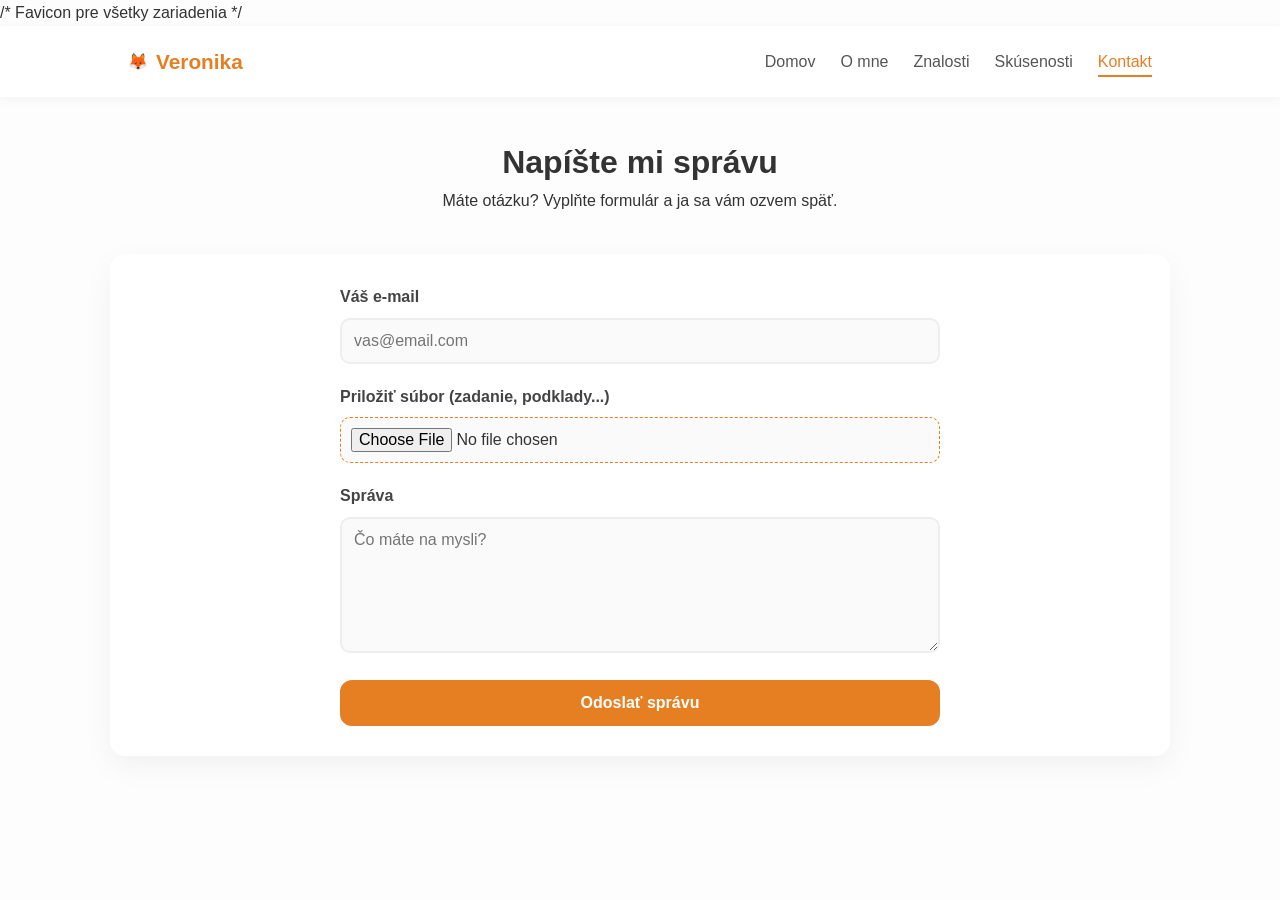
==== kontakt.html @ 053255a6 "implementation of favicon to all tabs" ====
<!DOCTYPE html>
<html lang="sk">
<head>

    <link rel="icon" href="/favicon/favicon.ico"> /* Favicon pre všetky zariadenia */

    <meta charset="UTF-8">
    <meta name="viewport" content="width=device-width, initial-scale=1.0">
    <title>Kontakt | Veronika</title>
    <link rel="stylesheet" href="style.css">
</head>
<body>
    <nav class="navbar">
        <a href="index.html" class="logo-link"><span class="emoji">🦊</span><span class="name">Veronika</span></a>
        <div class="menu-toggle" onclick="toggleMenu()"><span></span><span></span><span></span></div>
        <ul class="nav-links">
            <li><a href="index.html">Domov</a></li>
            <li><a href="omne.html">O mne</a></li>
            <li><a href="znalosti.html">Znalosti</a></li>
            <li><a href="skusenosti.html">Skúsenosti</a></li>
            <li><a href="kontakt.html" class="active">Kontakt</a></li>
        </ul>
    </nav>

    <main class="container">
        <div style="text-align: center; margin-bottom: 40px;">
            <h1>Napíšte mi <span>správu</span></h1>
            <p>Máte otázku? Vyplňte formulár a ja sa vám ozvem späť.</p>
        </div>

        <div class="card">
            <form action="https://formspree.io/f/xeereklv" method="POST" enctype="multipart/form-data" class="modern-form">
                <div class="form-group">
                    <label>Váš e-mail</label>
                    <input type="email" name="email" placeholder="vas@email.com" required>
                </div>
                <div class="form-group">
                    <label>Priložiť súbor (zadanie, podklady...)</label>
                    <input type="file" name="upload" class="file-input">
                </div>
                <div class="form-group">
                    <label>Správa</label>
                    <textarea name="message" rows="6" placeholder="Čo máte na mysli?" required></textarea>
                </div>
                <button type="submit" class="btn primary" style="width: 100%;">Odoslať správu</button>
            </form>
        </div>
    </main>

    <script>
        function toggleMenu() { document.querySelector('.nav-links').classList.toggle('active'); }
    </script>
</body>
</html>
---- style.css ----
* { margin: 0; padding: 0; box-sizing: border-box; font-family: 'Segoe UI', Tahoma, Geneva, Verdana, sans-serif; }
body { background-color: #fdfdfd; color: #333; line-height: 1.6; }
html { overflow-y: scroll; }

.container {
    max-width: 1100px;
    margin: 0 auto;
    padding: 40px 20px;
}

/* Navigácia */
.navbar {
    display: flex; justify-content: space-between; align-items: center;
    padding: 1.2rem 10%; background: white; box-shadow: 0 2px 10px rgba(0,0,0,0.05);
    position: sticky; top: 0; z-index: 1000;
}
.logo-link { text-decoration: none; display: flex; align-items: center; gap: 8px; }
.name { font-size: 1.3rem; font-weight: bold; color: #e67e22; }

.nav-links { display: flex; list-style: none; gap: 25px; }
.nav-links a { text-decoration: none; color: #555; font-weight: 500; transition: 0.3s; padding: 5px 0; }
.nav-links a:hover, .nav-links a.active { color: #e67e22; border-bottom: 2px solid #e67e22; }

/* Hamburger Menu pre mobil */
.menu-toggle { display: none; flex-direction: column; cursor: pointer; gap: 5px; }
.menu-toggle span { width: 25px; height: 3px; background: #e67e22; border-radius: 2px; }

/* Karty */
.card {
    background: white;
    padding: 30px;
    border-radius: 15px;
    box-shadow: 0 10px 30px rgba(0,0,0,0.05);
    margin-bottom: 30px;
}

/* Hero sekcia (Index) */
.hero { display: flex; align-items: center; justify-content: center; padding: 60px 10%; min-height: 85vh; }
.hero-container { display: flex; align-items: center; gap: 60px; max-width: 1100px; }
.profile-circle {
    width: 300px; height: 300px; border-radius: 50%; border: 8px solid #e67e22;
    overflow: hidden; box-shadow: 0 15px 35px rgba(230, 126, 34, 0.2);
}
.profile-circle img { width: 100%; height: 100%; object-fit: cover; }
.hero-content h1 { font-size: 3.5rem; margin-bottom: 20px; }
.hero-content h1 span { color: #e67e22; }
.hero-btns { display: flex; gap: 15px; margin-top: 25px; }

/* Tlačidlá */
.btn { padding: 14px 28px; border-radius: 12px; text-decoration: none; font-weight: bold; transition: 0.3s; display: inline-block; cursor: pointer; border: none; font-size: 1rem; }
.primary { background: #e67e22; color: white; }
.primary:hover { transform: translateY(-3px); box-shadow: 0 5px 15px rgba(230, 126, 34, 0.3); }
.secondary { border: 2px solid #e67e22; color: #e67e22; background: transparent; }
.secondary:hover { transform: translateY(-3px); background: rgba(230, 126, 34, 0.05); }

/* Vylepšený Formulár */
.modern-form { text-align: left; max-width: 600px; margin: 0 auto; }
.form-group { margin-bottom: 20px; }
.form-group label { display: block; margin-bottom: 8px; font-weight: 600; color: #444; }
.form-group input, .form-group textarea {
    width: 100%; padding: 12px; border: 2px solid #eee; border-radius: 10px; font-size: 1rem; transition: 0.3s; background: #fafafa;
}
.form-group input:focus, .form-group textarea:focus { border-color: #e67e22; outline: none; background: #fff; }
.file-input { border: 1px dashed #e67e22 !important; padding: 10px !important; }

/* Responzivita */
@media (max-width: 900px) {
    .navbar { padding: 1rem 5%; }
    .menu-toggle { display: flex; }
    .nav-links {
        display: none; flex-direction: column; position: absolute; top: 100%; left: 0;
        width: 100%; background: white; padding: 20px; box-shadow: 0 5px 10px rgba(0,0,0,0.1);
    }
    .nav-links.active { display: flex; }
    .hero-container { flex-direction: column; text-align: center; gap: 30px; }
    .hero-content h1 { font-size: 2.5rem; }
}
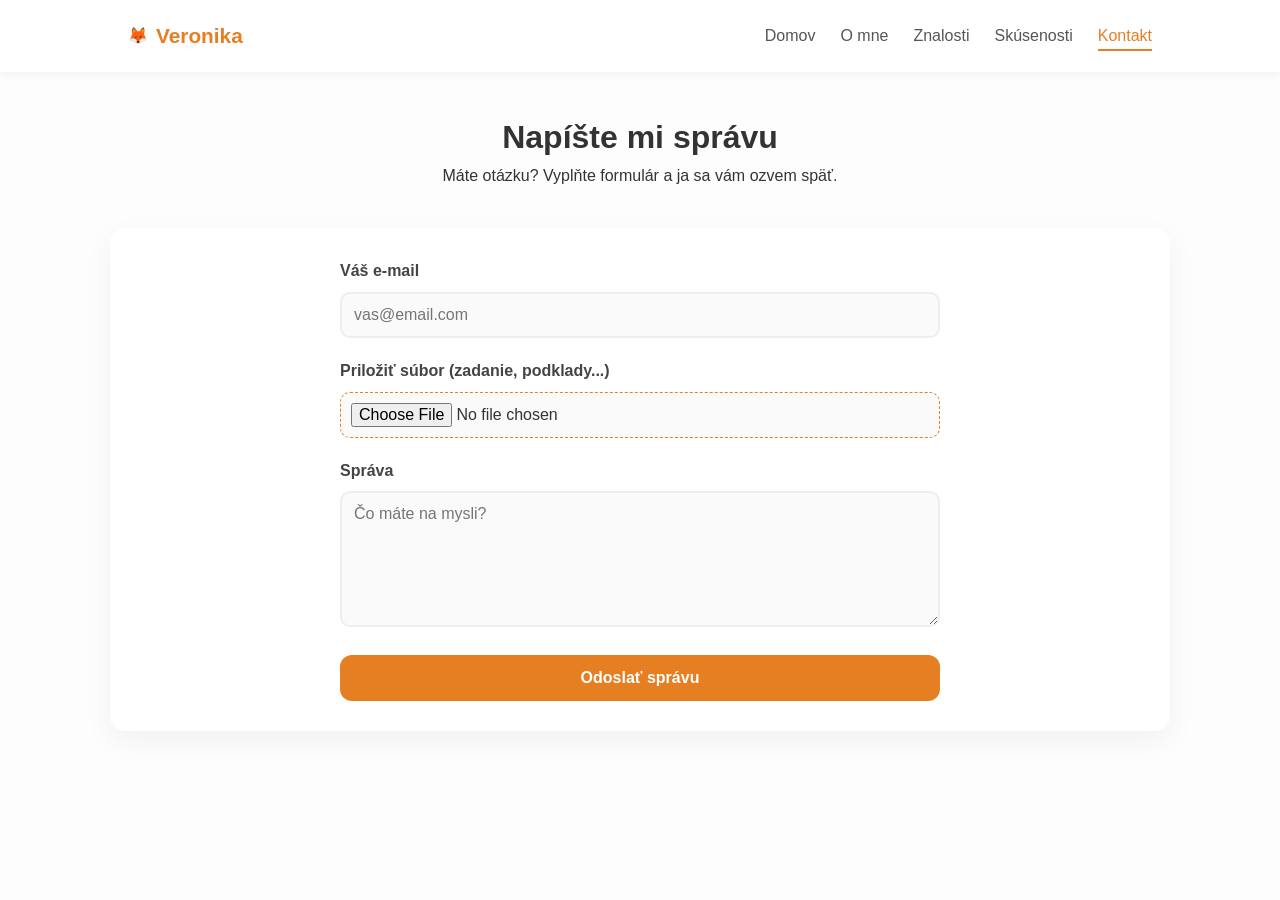
==== commit a08ae8e2: "Fix comment od favicon in all html" ====
--- a/kontakt.html
+++ b/kontakt.html
@@ -1,8 +1,7 @@
 <!DOCTYPE html>
 <html lang="sk">
 <head>
-
-    <link rel="icon" href="/favicon/favicon.ico"> /* Favicon pre všetky zariadenia */
+    <link rel="icon" href="/favicon/favicon.ico"> <!-- Favicon pre všetky zariadenia -->
 
     <meta charset="UTF-8">
     <meta name="viewport" content="width=device-width, initial-scale=1.0">
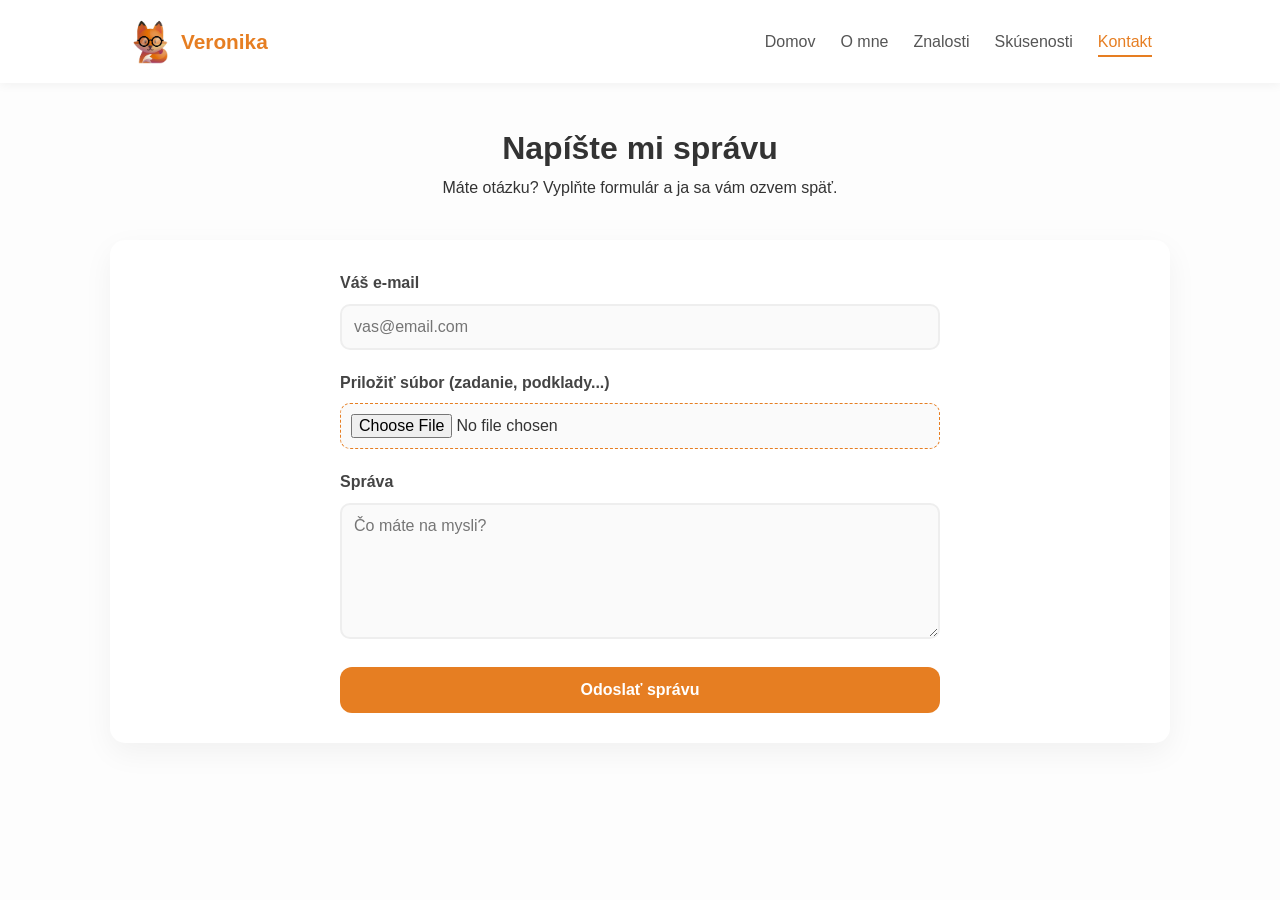
==== commit df224b50: "fixed fox Navbar Logo Update  "Foxina.png"" ====
--- a/kontakt.html
+++ b/kontakt.html
@@ -1,7 +1,7 @@
 <!DOCTYPE html>
 <html lang="sk">
 <head>
-    <link rel="icon" href="/favicon/favicon.ico"> <!-- Favicon pre všetky zariadenia -->
+    <link rel="icon" type="image/png" href="favicon/foxina.png"> <!-- Favicon pre všetky zariadenia -->
 
     <meta charset="UTF-8">
     <meta name="viewport" content="width=device-width, initial-scale=1.0">
@@ -10,8 +10,12 @@
 </head>
 <body>
     <nav class="navbar">
-        <a href="index.html" class="logo-link"><span class="emoji">🦊</span><span class="name">Veronika</span></a>
-        <div class="menu-toggle" onclick="toggleMenu()"><span></span><span></span><span></span></div>
+        <!-- navbar logo foxina.png -->
+        <a href="index.html" class="logo-link">
+            <img src="favicon/foxina.png" alt="Veronika" class="navbar-logo">
+            <span class="name">Veronika</span>
+        </a>
+            <!-- -->        <div class="menu-toggle" onclick="toggleMenu()"><span></span><span></span><span></span></div>
         <ul class="nav-links">
             <li><a href="index.html">Domov</a></li>
             <li><a href="omne.html">O mne</a></li>
--- a/style.css
+++ b/style.css
@@ -6,6 +6,11 @@
     max-width: 1100px;
     margin: 0 auto;
     padding: 40px 20px;
+}
+
+.narrow-container {
+    max-width: 800px;
+    margin: 0 auto;
 }
 
 /* Navigácia */
@@ -74,4 +79,14 @@
     .nav-links.active { display: flex; }
     .hero-container { flex-direction: column; text-align: center; gap: 30px; }
     .hero-content h1 { font-size: 2.5rem; }
+}
+.navbar-logo {
+    height: 45px;      /* Zmenší líšku na primeranú veľkosť */
+    width: auto;       /* Zachová pomer strán */
+    display: block;    /* Odstráni medzeru pod obrázkom */
+    transition: transform 0.3s ease;
+}
+
+.logo-link:hover .navbar-logo {
+    transform: scale(1.1) rotate(-5deg); /* Pekný efekt pri prejdení myšou */
 }
